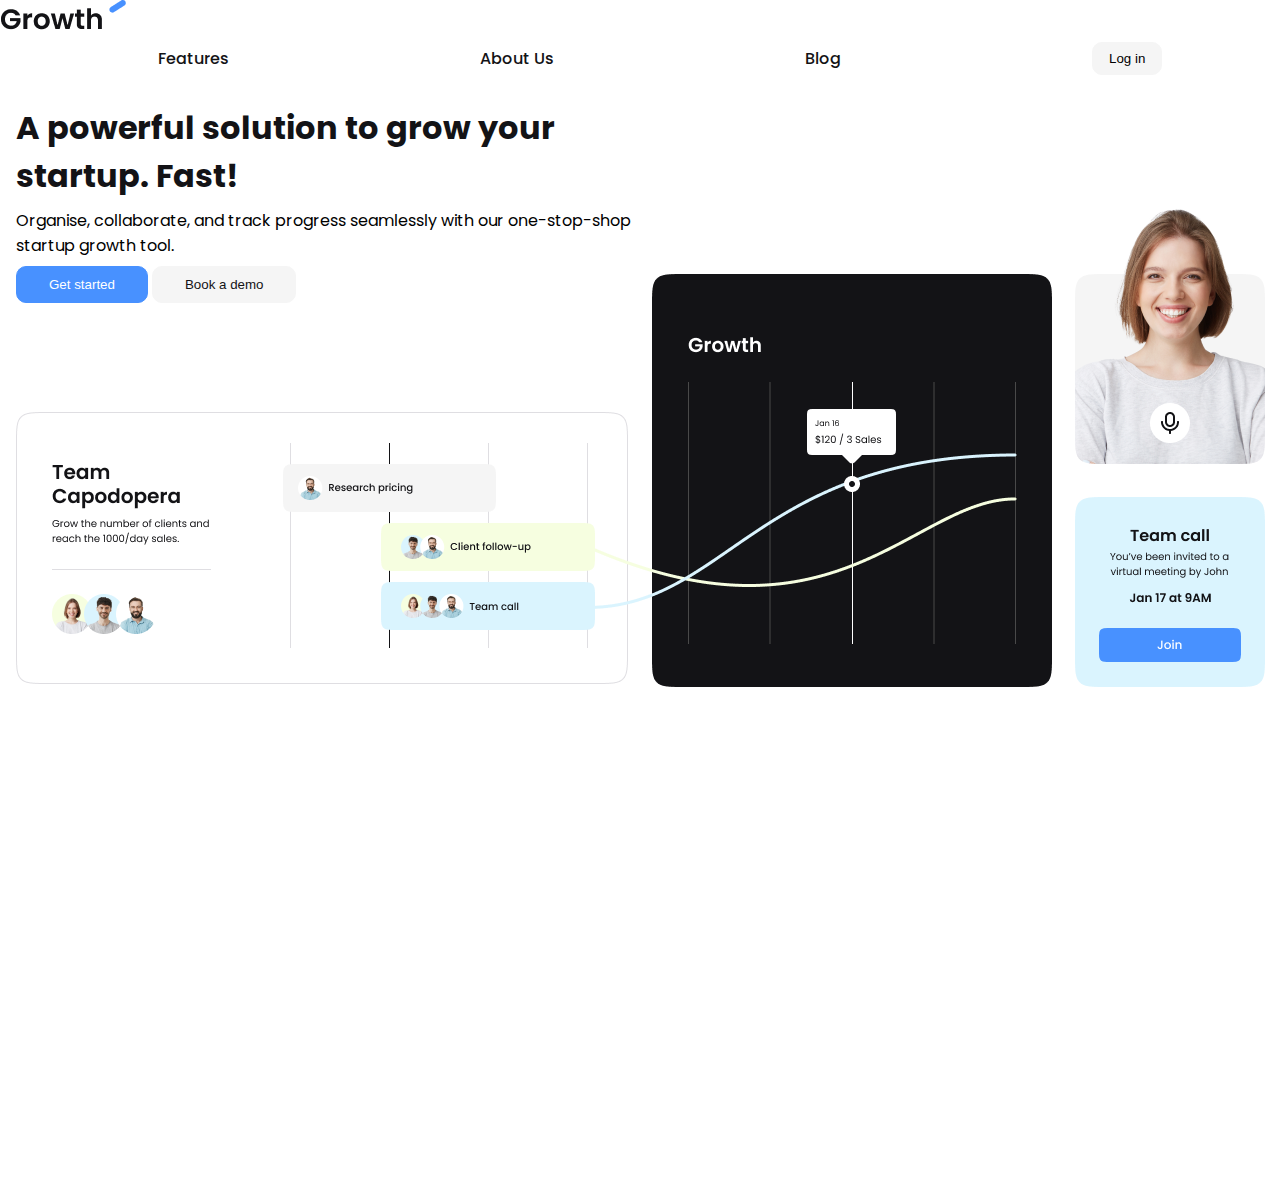
==== index.html @ ee6469c0 "Initial commit" ====
<!DOCTYPE html>
<html lang="en">
  <head>
    <meta charset="UTF-8" />
    <meta name="viewport" content="width=device-width, initial-scale=1.0" />
    <link rel="preconnect" href="https://fonts.googleapis.com" />
    <link rel="preconnect" href="https://fonts.gstatic.com" crossorigin />
    <link
      href="https://fonts.googleapis.com/css2?family=Poppins:wght@300;400;500;600;700&display=swap"
      rel="stylesheet"
    />
    <link
      href="https://cdn.jsdelivr.net/npm/bootstrap@5.3.2/dist/css/bootstrap.min.css"
      rel="stylesheet"
      integrity="sha384-T3c6CoIi6uLrA9TneNEoa7RxnatzjcDSCmG1MXxSR1GAsXEV/Dwwykc2MPK8M2HN"
      crossorigin="anonymous"
    />
    <link
      rel="stylesheet"
      href="https://cdnjs.cloudflare.com/ajax/libs/font-awesome/6.4.2/css/all.min.css"
      integrity="sha512-z3gLpd7yknf1YoNbCzqRKc4qyor8gaKU1qmn+CShxbuBusANI9QpRohGBreCFkKxLhei6S9CQXFEbbKuqLg0DA=="
      crossorigin="anonymous"
      referrerpolicy="no-referrer"
    />
    <link rel="stylesheet" href="style.css" />
    <link rel="icon" type="image/x-icon" href="/images/favicon.ico" />
    <title>Growth - Landing Page</title>
  </head>
  <body>
    <nav class="navbar">
      <div class="container">
        <div class="logo">
          <a href="index.html">
            <img src="images/desktop/Logo.png" alt="Growth logo" />
          </a>
        </div>
        <div class="main-nav-menu">
          <ul>
            <li>
              <a href="features.html">Features</a>
            </li>
            <li>
              <a href="about-us.html">About Us</a>
            </li>
            <li>
              <a href="blog.html">Blog</a>
            </li>
            <li>
              <button type="button" class="nav-login-btn">Log in</button>
            </li>
          </ul>
        </div>
      </div>
    </nav>
    <div class="hero-section container">
      <div class="hero-text-section">
        <h1 class="hero-heading">
          A powerful solution to grow your startup. Fast!
        </h1>
        <p class="hero-text">
          Organise, collaborate, and track progress seamlessly with our
          one-stop-shop startup growth tool.
        </p>
        <div class="hero-call-to-action">
          <button type="button" class="btn btn-primary btn-get-started">
            Get started
          </button>
          <button type="button" class="btn btn-secondary btn-book-demo">
            Book a demo
          </button>
        </div>
      </div>
      <div class="hero-image-section">
        <img
          src="images/desktop/Images.png"
          alt="hero image"
          class="hero-image"
        />
      </div>
    </div>
    <script src="script.js"></script>
  </body>
</html>
---- style.css ----
/* Reset */
html {
  box-sizing: 'border-box';
}

*,
*::before,
*::after {
  box-sizing: 'inherit';
}

html,
body {
  margin: 0;
  padding: 0;
  width: 100%;
  height: 100%;
  font-family: 'Poppins', sans-serif;
  font-size: 1rem;
}

header,
main,
footer,
section,
article,
aside,
caption,
figure {
  display: block;
  margin: 0;
}

h1,
h2,
h3,
h4,
h5,
h6,
p,
pre,
ul,
ol,
li,
code,
blockquote {
  display: block;
  margin: 0;
}

h1,
h2,
h3,
h4,
h5,
h6 {
  padding-left: 0;
  padding-right: 0;
}

ul,
ol,
li {
  list-style: none;
}

a,
a:hover {
  text-decoration: none;
}

img {
  max-width: 100%;
  max-height: 100%;
}

/* Main style*/
.navbar {
  height: 5.5rem;
}

.main-nav-menu ul {
  display: flex;
  justify-content: space-around;
  align-items: center;
  gap: 1rem;
}

.main-nav-menu ul li a {
  font-weight: 500;
  color: #131316;
}

.nav-login-btn {
  border: 0.0625rem solid #f5f5f5;
  background-color: #f5f5f5;
  border-radius: 0.625rem;
  padding: 0.5rem 1rem;
  font-weight: 500;
}

.hero-section {
  width: 100%;
  height: 55rem;
  padding: 1rem;
}

.hero-text-section {
  display: flex;
  flex-direction: column;
  gap: 0.5rem;
  width: 50%;
}

.hero-image-section {
  width: 100%;
  height: 100%;
}

.hero-image {
  height: 30rem;
  transform: translateY(-6rem);
}

.hero-heading {
  color: #131316;
}

.btn-primary {
  border: 0.0625rem solid #4891ff;
  background-color: #4891ff;
  border-radius: 0.625rem;
  color: #fff;
  padding: 0.6255rem 2rem;
  font-weight: 500;
}

.btn-secondary {
  border: 0.0625rem solid #f5f5f5;
  background-color: #f5f5f5;
  border-radius: 0.625rem;
  color: #131316;
  padding: 0.6255rem 2rem;
  font-weight: 500;
}
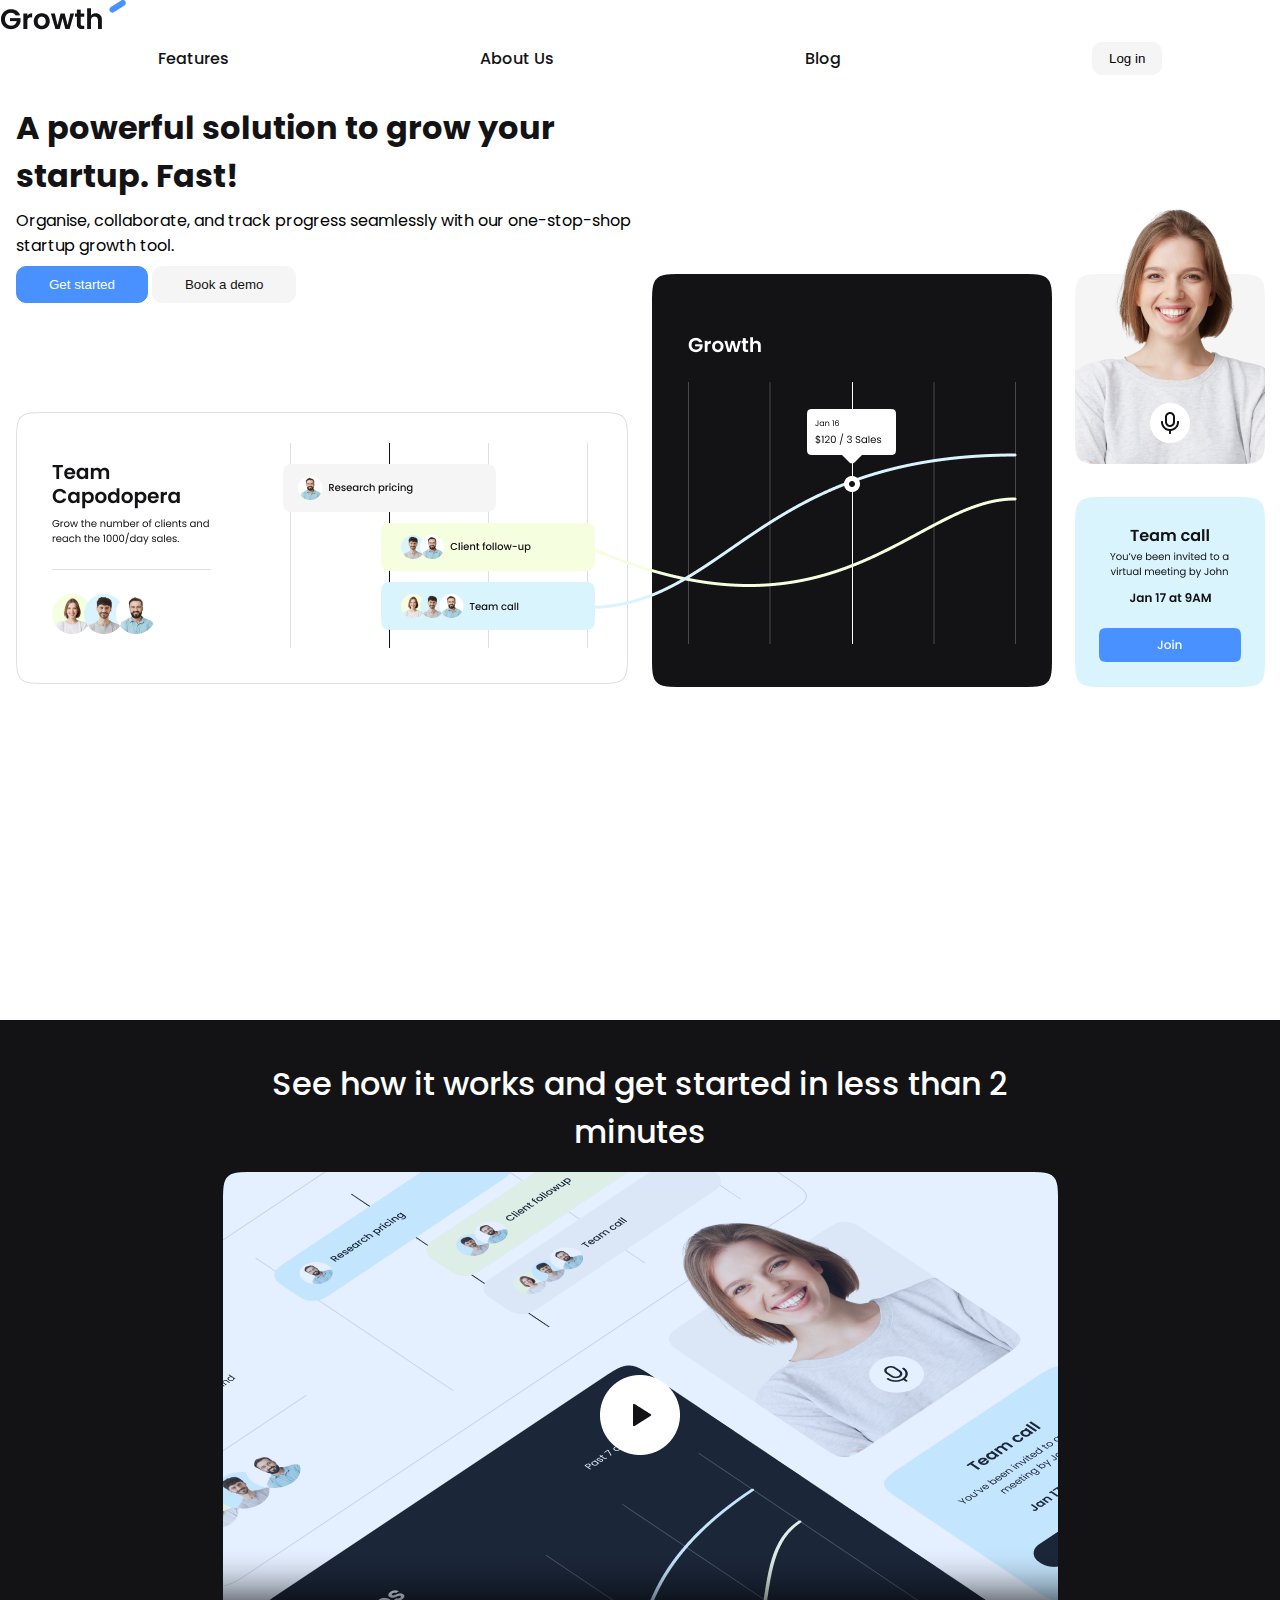
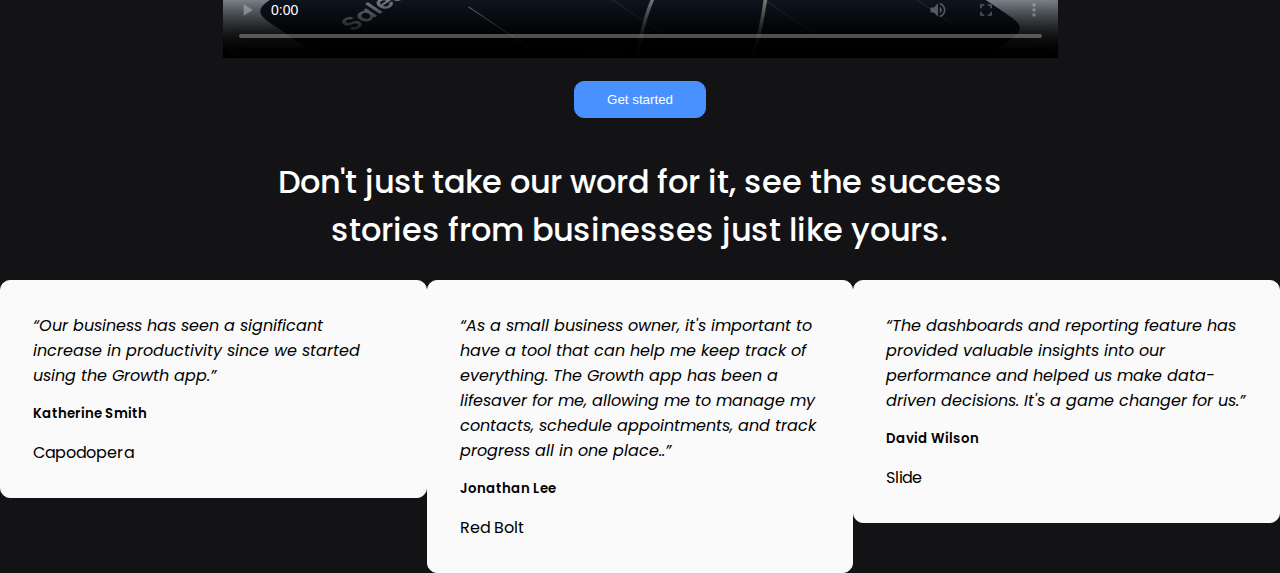
==== commit c86986b7: "hero testimonials section added" ====
--- a/index.html
+++ b/index.html
@@ -52,30 +52,86 @@
         </div>
       </div>
     </nav>
-    <div class="hero-section container">
-      <div class="hero-text-section">
-        <h1 class="hero-heading">
-          A powerful solution to grow your startup. Fast!
-        </h1>
-        <p class="hero-text">
-          Organise, collaborate, and track progress seamlessly with our
-          one-stop-shop startup growth tool.
-        </p>
-        <div class="hero-call-to-action">
-          <button type="button" class="btn btn-primary btn-get-started">
-            Get started
-          </button>
-          <button type="button" class="btn btn-secondary btn-book-demo">
-            Book a demo
-          </button>
+    <div class="hero-section container-fluid">
+      <div class="hero-section-content container">
+        <div class="hero-text-section">
+          <h1 class="hero-heading">
+            A powerful solution to grow your startup. Fast!
+          </h1>
+          <p class="hero-text">
+            Organise, collaborate, and track progress seamlessly with our
+            one-stop-shop startup growth tool.
+          </p>
+          <div class="hero-call-to-action">
+            <button type="button" class="btn btn-primary btn-get-started">
+              Get started
+            </button>
+            <button type="button" class="btn btn-secondary btn-book-demo">
+              Book a demo
+            </button>
+          </div>
+        </div>
+        <div class="hero-image-section">
+          <img
+            src="images/desktop/Images.png"
+            alt="hero image"
+            class="hero-image"
+          />
         </div>
       </div>
-      <div class="hero-image-section">
-        <img
-          src="images/desktop/Images.png"
-          alt="hero image"
-          class="hero-image"
-        />
+    </div>
+    <div class="hero-video-section container-fluid">
+      <div class="hero-video-content container">
+        <h1 class="hero-video-heading">
+          See how it works and get started in less than 2 minutes
+        </h1>
+        <div class="hero-video-container">
+          <video controls poster="images/desktop/Video.png"></video>
+        </div>
+        <button class="btn btn-primary hero-video-button">Get started</button>
+      </div>
+    </div>
+    <div class="hero-testimonials-section container-fluid">
+      <div class="hero-testimonials-content container">
+        <h1 class="hero-testimonials-heading">
+          Don't just take our word for it, see the success stories from
+          businesses just like yours.
+        </h1>
+        <div class="hero-testimonials-cards">
+          <div class="hero-testimonials-card">
+            <div class="hero-testimonials-card-body">
+              <div class="hero-testimonials-text">
+                “Our business has seen a significant increase in productivity
+                since we started using the Growth app.”
+              </div>
+              <h5 class="hero-testimonials-author">Katherine Smith</h5>
+              <p class="hero-testimonials-author-company">Capodopera</p>
+            </div>
+          </div>
+          <div class="hero-testimonials-card">
+            <div class="hero-testimonials-card-body">
+              <div class="hero-testimonials-text">
+                “As a small business owner, it's important to have a tool that
+                can help me keep track of everything. The Growth app has been a
+                lifesaver for me, allowing me to manage my contacts, schedule
+                appointments, and track progress all in one place..”
+              </div>
+              <h5 class="hero-testimonials-author">Jonathan Lee</h5>
+              <p class="hero-testimonials-author-company">Red Bolt</p>
+            </div>
+          </div>
+          <div class="hero-testimonials-card">
+            <div class="hero-testimonials-card-body">
+              <div class="hero-testimonials-text">
+                “The dashboards and reporting feature has provided valuable
+                insights into our performance and helped us make data-driven
+                decisions. It's a game changer for us.”
+              </div>
+              <h5 class="hero-testimonials-author">David Wilson</h5>
+              <p class="hero-testimonials-author-company">Slide</p>
+            </div>
+          </div>
+        </div>
       </div>
     </div>
     <script src="script.js"></script>
--- a/style.css
+++ b/style.css
@@ -101,8 +101,13 @@
 
 .hero-section {
   width: 100%;
-  height: 55rem;
+  height: 100%;
   padding: 1rem;
+}
+
+.hero-section-content {
+  display: flex;
+  flex-direction: column;
 }
 
 .hero-text-section {
@@ -124,6 +129,7 @@
 
 .hero-heading {
   color: #131316;
+  font-weight: 700;
 }
 
 .btn-primary {
@@ -143,3 +149,65 @@
   padding: 0.6255rem 2rem;
   font-weight: 500;
 }
+
+.hero-video-section {
+  background-color: #131316;
+  padding: 2.5rem 0;
+}
+
+.hero-video-content {
+  display: flex;
+  flex-direction: column;
+  justify-content: center;
+  align-items: center;
+  gap: 1rem;
+}
+
+.hero-video-heading {
+  color: #fff;
+  width: 47.9375rem;
+  text-align: center;
+  font-weight: 500;
+}
+
+.hero-testimonials-section {
+  background-color: #131316;
+}
+
+.hero-testimonials-heading {
+  width: 52.25rem;
+  color: #fff;
+  font-weight: 500;
+  text-align: center;
+  margin: 0 auto;
+  margin-bottom: 2%;
+}
+
+.hero-testimonials-cards {
+  display: flex;
+  flex-direction: row;
+  justify-content: space-around;
+}
+
+.hero-testimonials-card {
+  border: 0.0625rem solid #fafafa;
+  background-color: #fafafa;
+  border-radius: 0.625rem;
+  width: 25.375rem;
+  height: 100%;
+  padding: 2rem;
+}
+
+.hero-testimonials-card-body {
+  display: flex;
+  flex-direction: column;
+  gap: 1rem;
+}
+
+.hero-testimonials-text {
+  font-style: italic;
+}
+
+.hero-testimonials-author {
+  font-weight: 600;
+}
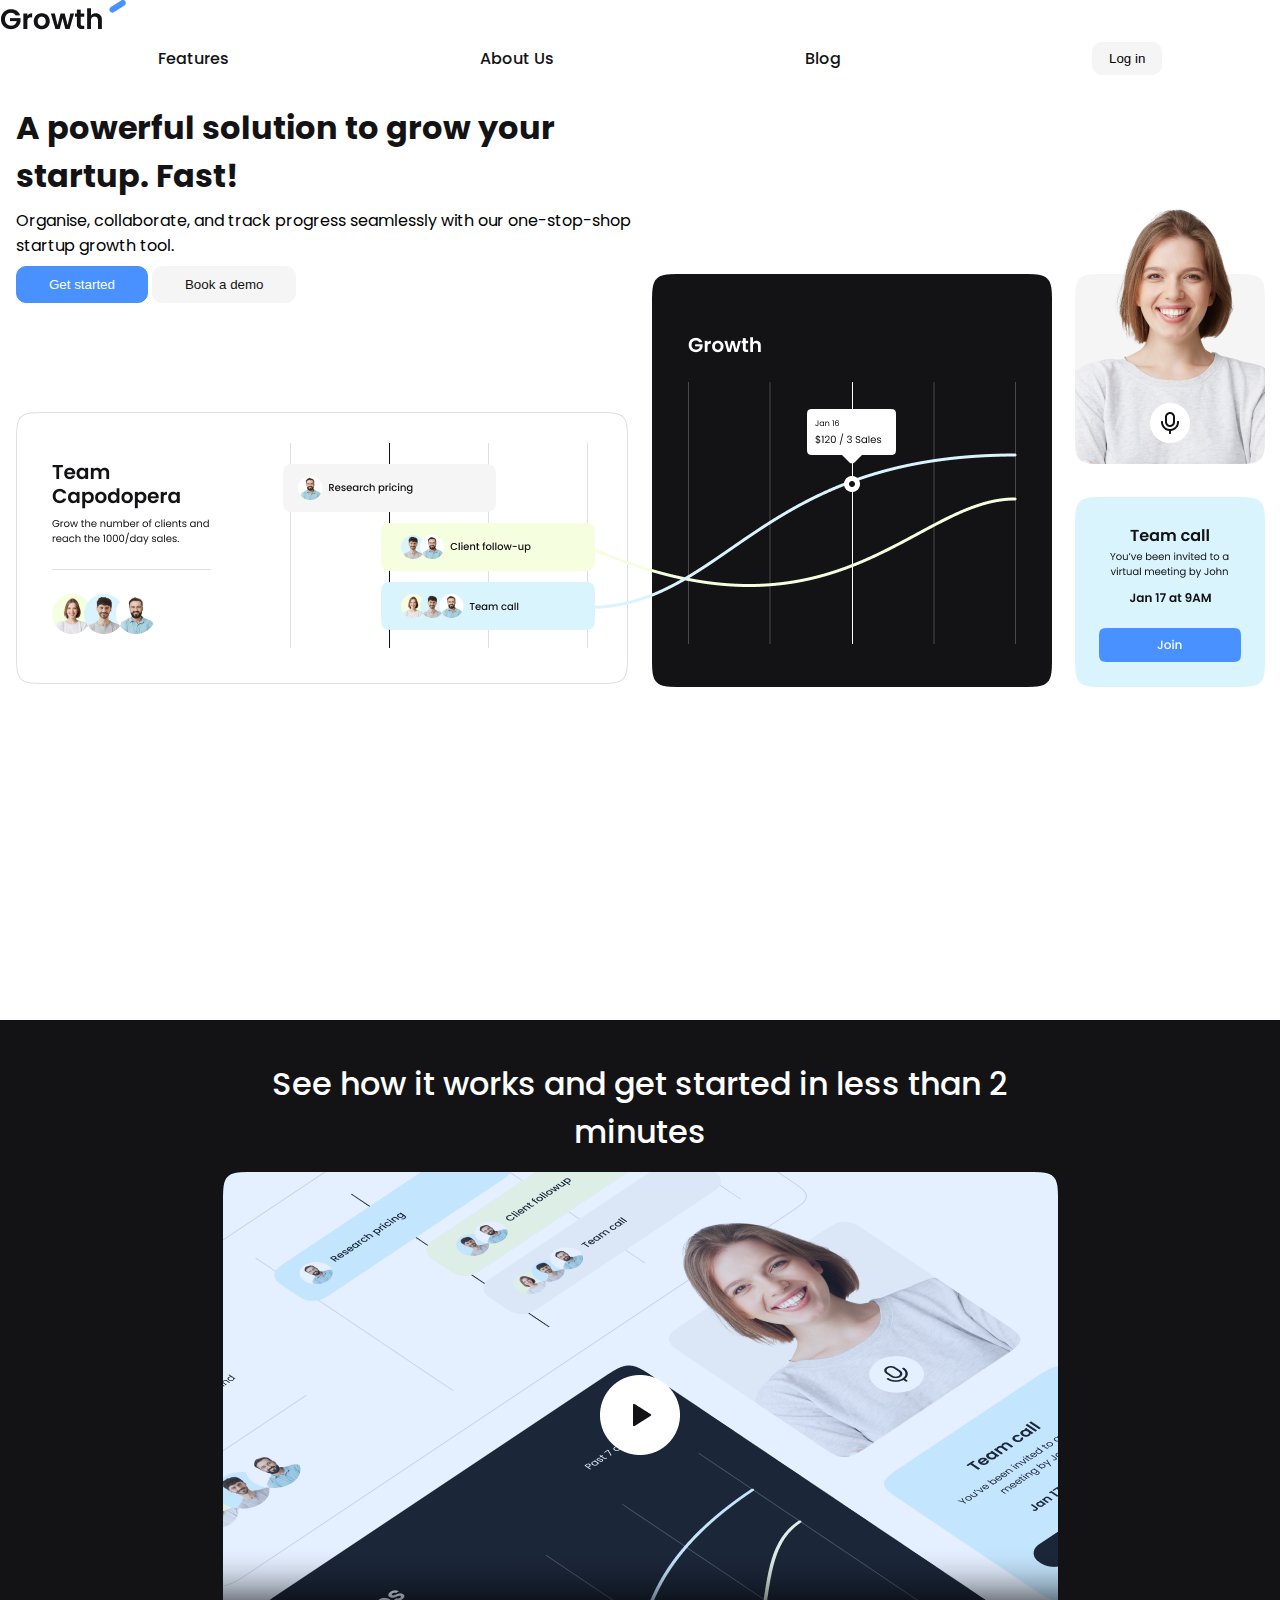
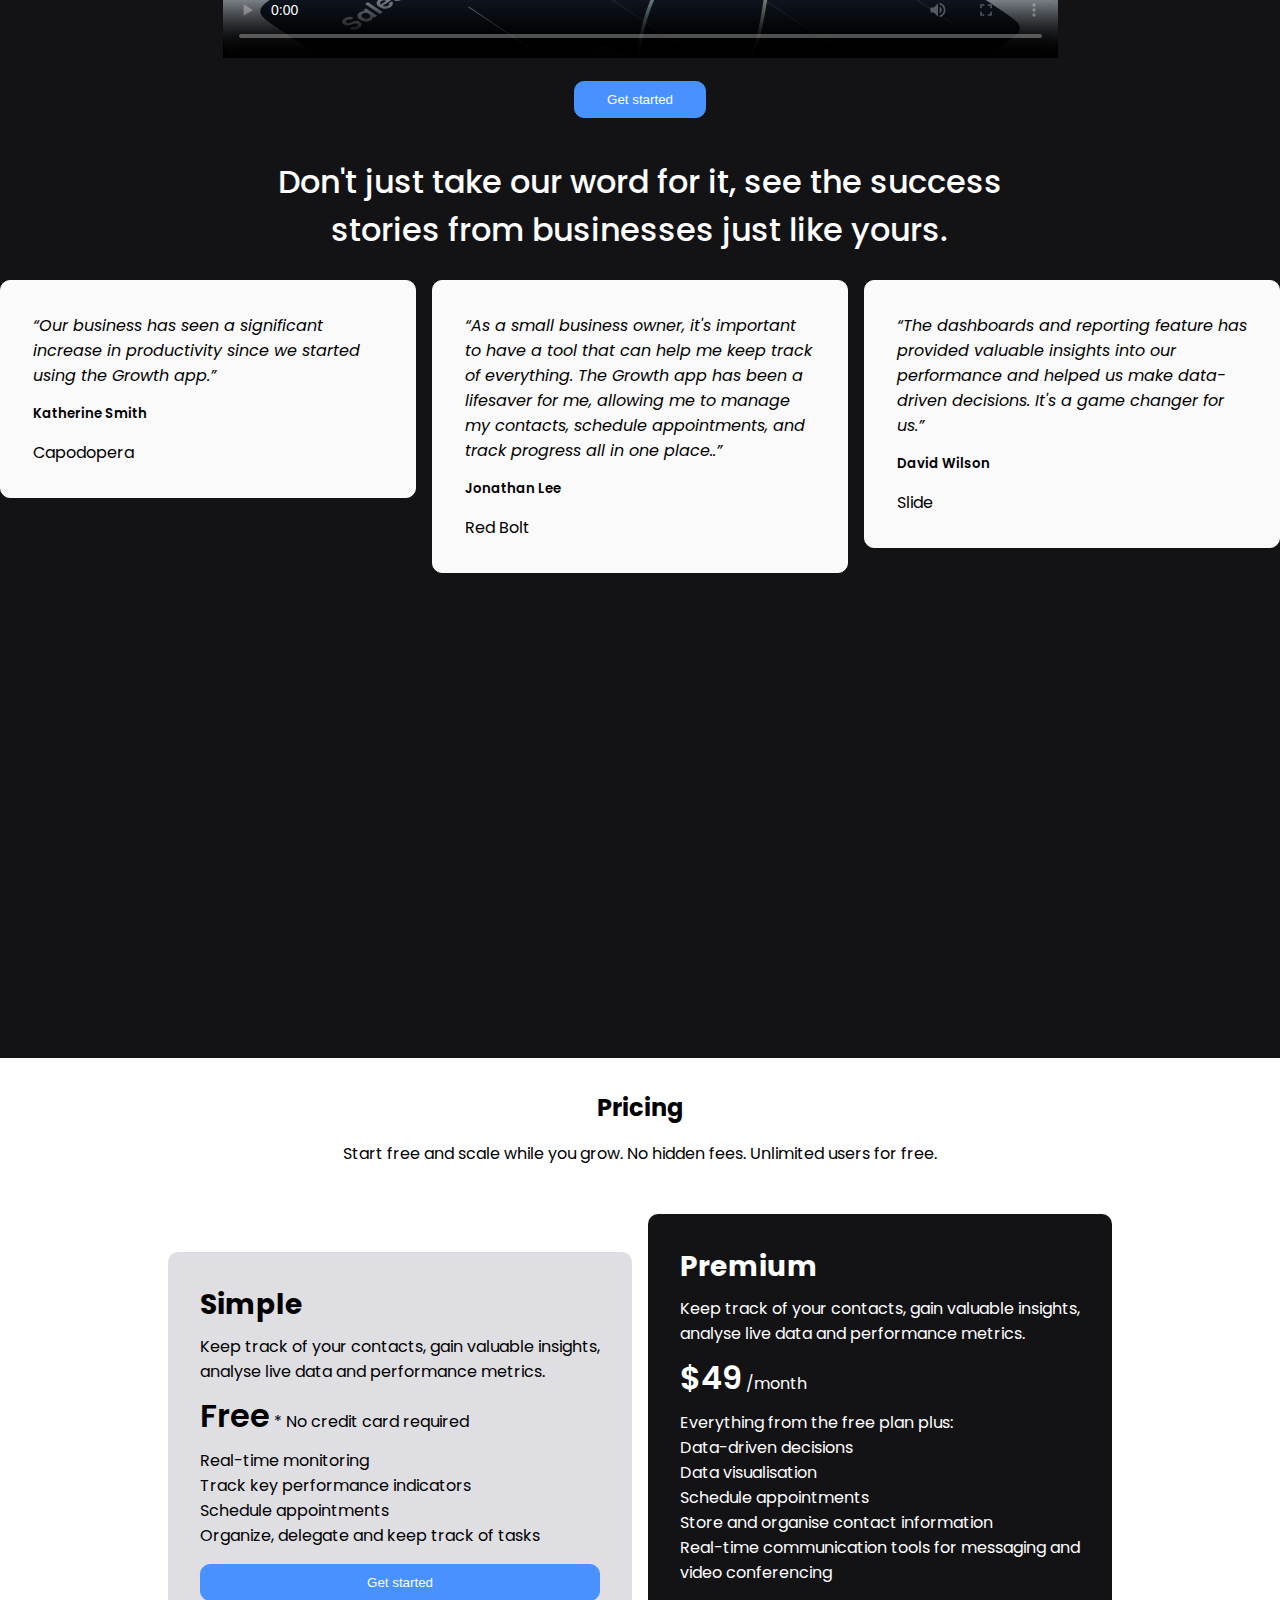
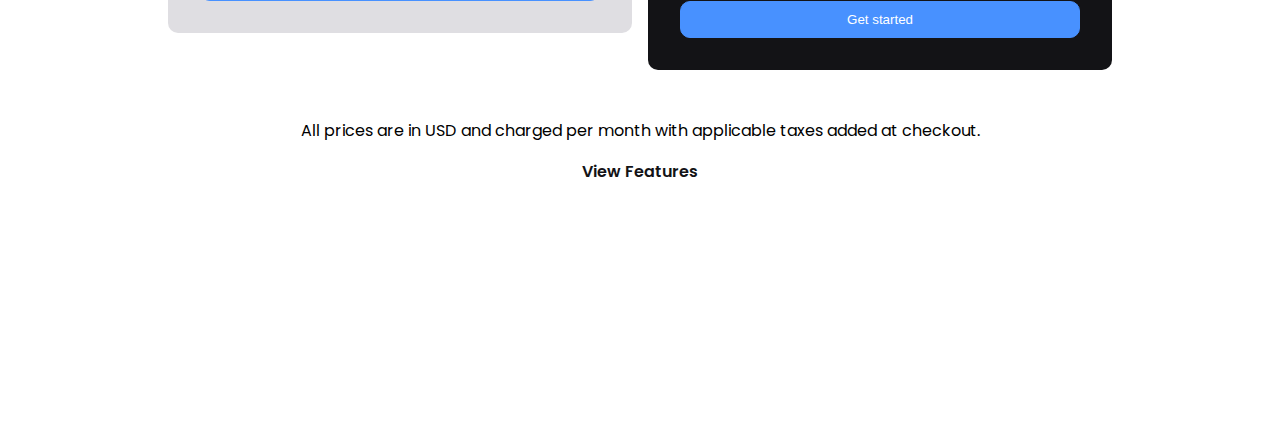
==== commit 67afa685: "pricing section completed" ====
--- a/index.html
+++ b/index.html
@@ -134,6 +134,92 @@
         </div>
       </div>
     </div>
+    <div class="hero-pricing-section container-fluid">
+      <div class="hero-pricing-content container">
+        <h2 class="hero-pricing-heading">Pricing</h2>
+        <p class="hero-pricing-subheading">
+          Start free and scale while you grow. No hidden fees. Unlimited users
+          for free.
+        </p>
+        <div class="hero-pricing-columns">
+          <div class="hero-pricing-column hero-pricing-column-simple">
+            <h5 class="hero-pricing-column-title">Simple</h5>
+            <p class="hero-pricing-column-description">
+              Keep track of your contacts, gain valuable insights, analyse live
+              data and performance metrics.
+            </p>
+            <p class="hero-pricing-column-price">
+              <span class="hero-pricing-column-price-emphasis">Free</span>
+              * No credit card required
+            </p>
+            <div class="hero-pricing-column-pricing-details">
+              <p class="hero-pricing-column-pricing-details-item">
+                Real-time monitoring
+              </p>
+              <p class="hero-pricing-column-pricing-details-item">
+                Track key performance indicators
+              </p>
+              <p class="hero-pricing-column-pricing-details-item">
+                Schedule appointments
+              </p>
+              <p class="hero-pricing-column-pricing-details-item">
+                Organize, delegate and keep track of tasks
+              </p>
+            </div>
+            <div class="hero-pricing-column-btn-row">
+              <button class="btn btn-primary hero-pricing-button">
+                Get started
+              </button>
+            </div>
+          </div>
+          <div class="hero-pricing-column hero-pricing-column-premium">
+            <h5 class="hero-pricing-column-title">Premium</h5>
+            <p class="hero-pricing-column-description">
+              Keep track of your contacts, gain valuable insights, analyse live
+              data and performance metrics.
+            </p>
+            <p class="hero-pricing-column-price">
+              <span class="hero-pricing-column-price-emphasis">$49</span>
+              /month
+            </p>
+            <div class="hero-pricing-column-pricing-details">
+              <p class="hero-pricing-column-pricing-details-text">
+                Everything from the free plan plus:
+              </p>
+              <p class="hero-pricing-column-pricing-details-item">
+                Data-driven decisions
+              </p>
+              <p class="hero-pricing-column-pricing-details-item">
+                Data visualisation
+              </p>
+              <p class="hero-pricing-column-pricing-details-item">
+                Schedule appointments
+              </p>
+              <p class="hero-pricing-column-pricing-details-item">
+                Store and organise contact information
+              </p>
+              <p class="hero-pricing-column-pricing-details-item">
+                Real-time communication tools for messaging and video
+                conferencing
+              </p>
+            </div>
+            <div class="hero-pricing-column-btn-row">
+              <button class="btn btn-primary hero-pricing-button">
+                Get started
+              </button>
+            </div>
+          </div>
+        </div>
+
+        <p class="hero-pricing-additional-text">
+          All prices are in USD and charged per month with applicable taxes
+          added at checkout.
+        </p>
+        <p class="hero-pricing-view-features">
+          <a href="features.html">View Features</a>
+        </p>
+      </div>
+    </div>
     <script src="script.js"></script>
   </body>
 </html>
--- a/style.css
+++ b/style.css
@@ -172,6 +172,7 @@
 
 .hero-testimonials-section {
   background-color: #131316;
+  height: 100%;
 }
 
 .hero-testimonials-heading {
@@ -187,6 +188,7 @@
   display: flex;
   flex-direction: row;
   justify-content: space-around;
+  gap: 1rem;
 }
 
 .hero-testimonials-card {
@@ -211,3 +213,81 @@
 .hero-testimonials-author {
   font-weight: 600;
 }
+
+.hero-pricing-section {
+  width: 100%;
+  height: 100%;
+  padding: 2rem 0;
+}
+
+.hero-pricing-content {
+  display: flex;
+  flex-direction: column;
+  align-items: center;
+  gap: 1rem;
+}
+
+.hero-pricing-heading {
+  font-weight: 700;
+}
+
+.hero-pricing-view-features a {
+  font-weight: 600;
+  color: #131316;
+}
+
+.hero-pricing-columns {
+  display: flex;
+  flex-direction: row;
+  justify-content: space-between;
+  align-items: center;
+  gap: 1rem;
+  padding: 2rem 0;
+}
+
+.hero-pricing-column {
+  display: flex;
+  flex-direction: column;
+  gap: 0.5rem;
+  border-radius: 0.625rem;
+  width: 25rem;
+  padding: 2rem;
+}
+
+.hero-pricing-column-title {
+  font-size: 1.75rem;
+}
+
+.hero-pricing-column-pricing-details {
+  margin-bottom: 2%;
+}
+
+.hero-pricing-column-simple {
+  background-color: #dfdee2;
+}
+
+.hero-pricing-column-premium .hero-pricing-column-pricing-details {
+  color: #fff;
+}
+
+.hero-pricing-column-premium {
+  background-color: #131316;
+}
+
+.hero-pricing-column-premium h5,
+.hero-pricing-column-premium p {
+  color: #fff;
+}
+
+.hero-pricing-column-price-emphasis {
+  font-size: 2rem;
+  font-weight: 600;
+}
+
+.hero-pricing-column-premium .hero-pricing-column-pricing-details {
+  color: #fff;
+}
+
+.hero-pricing-button {
+  width: 100%;
+}
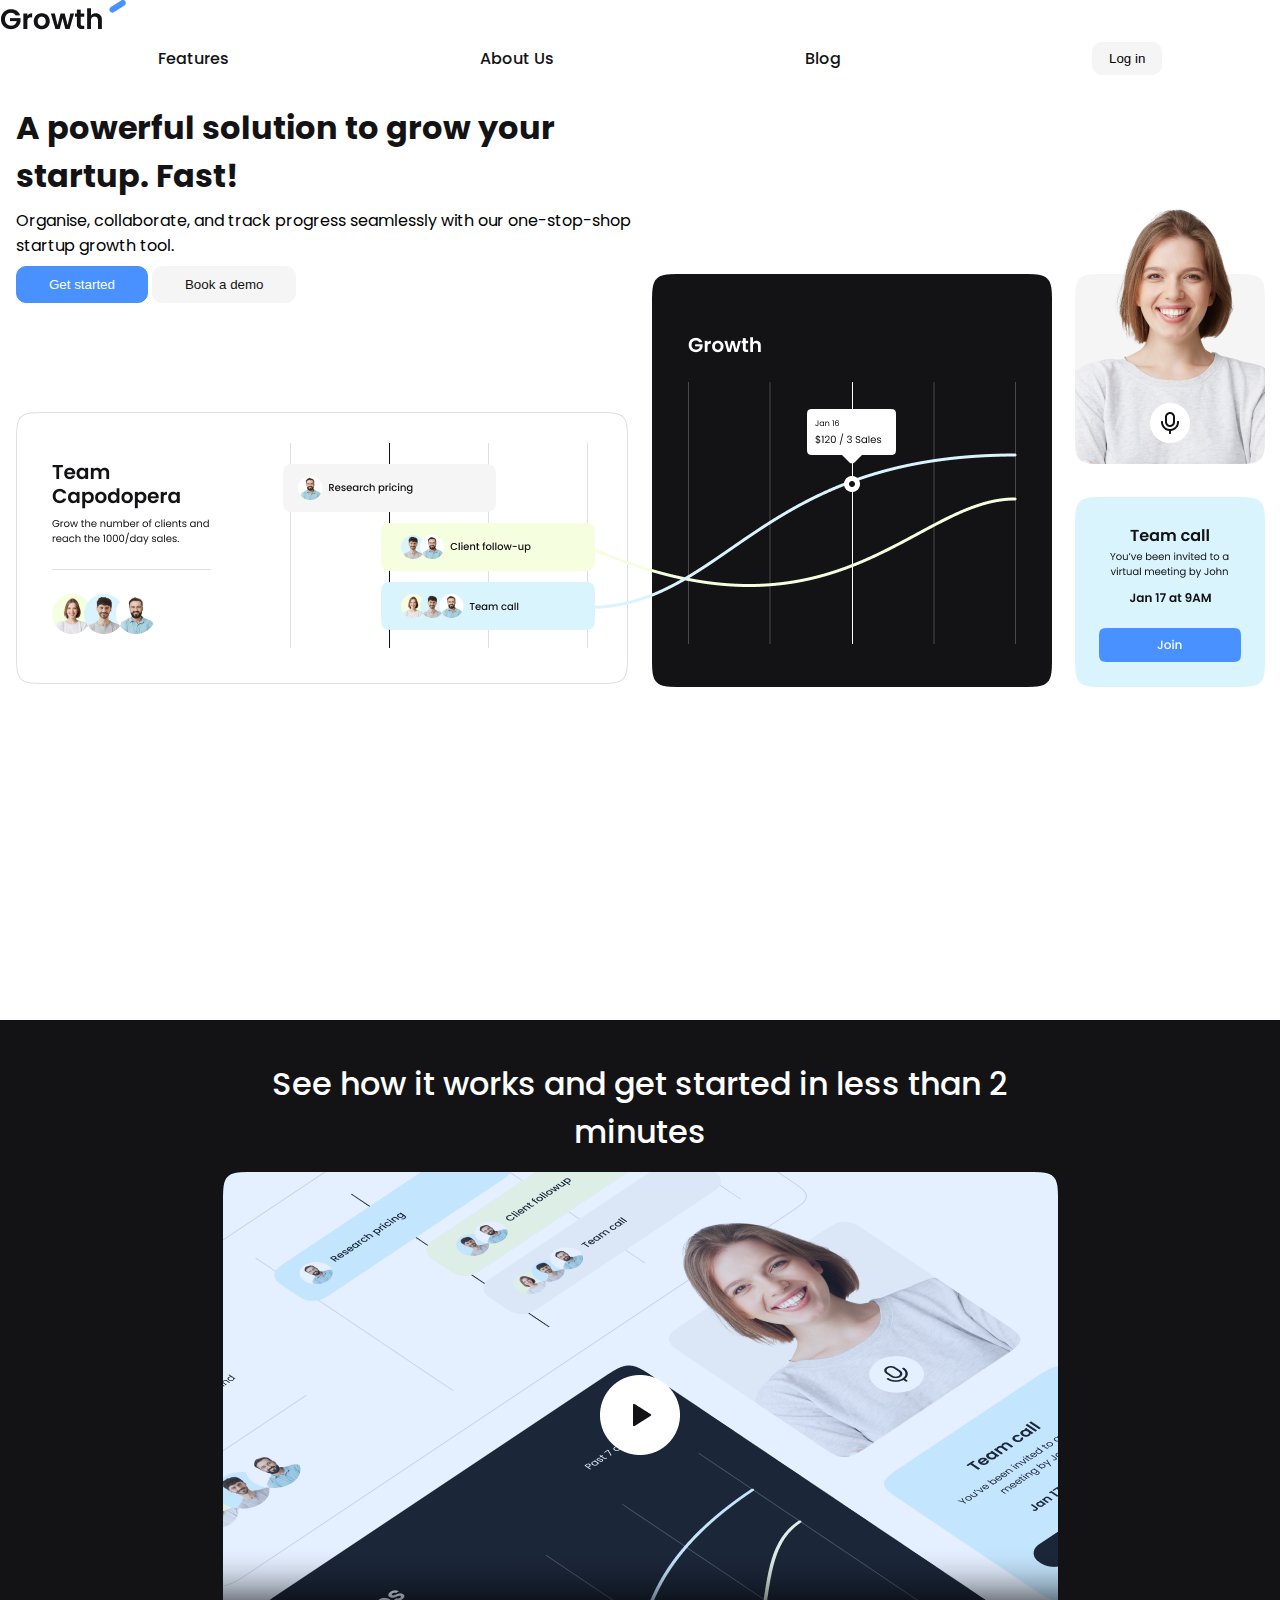
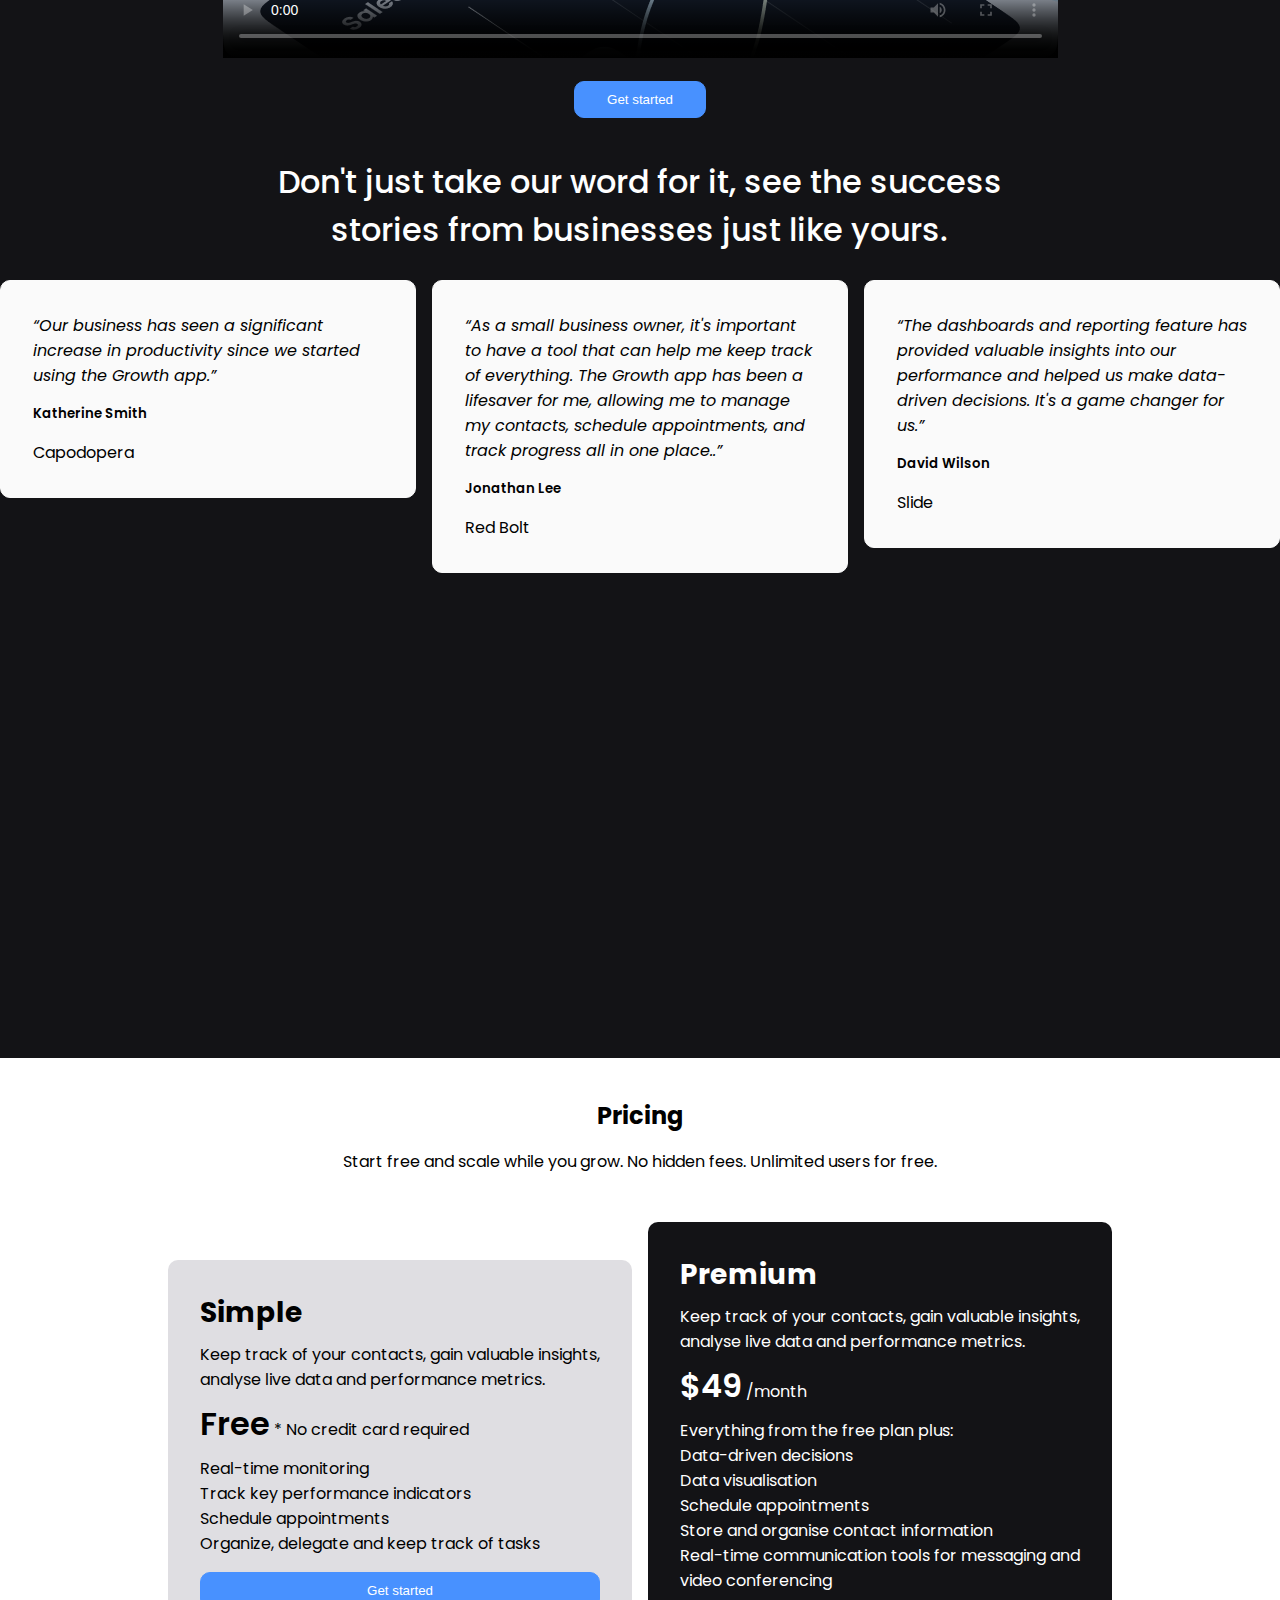
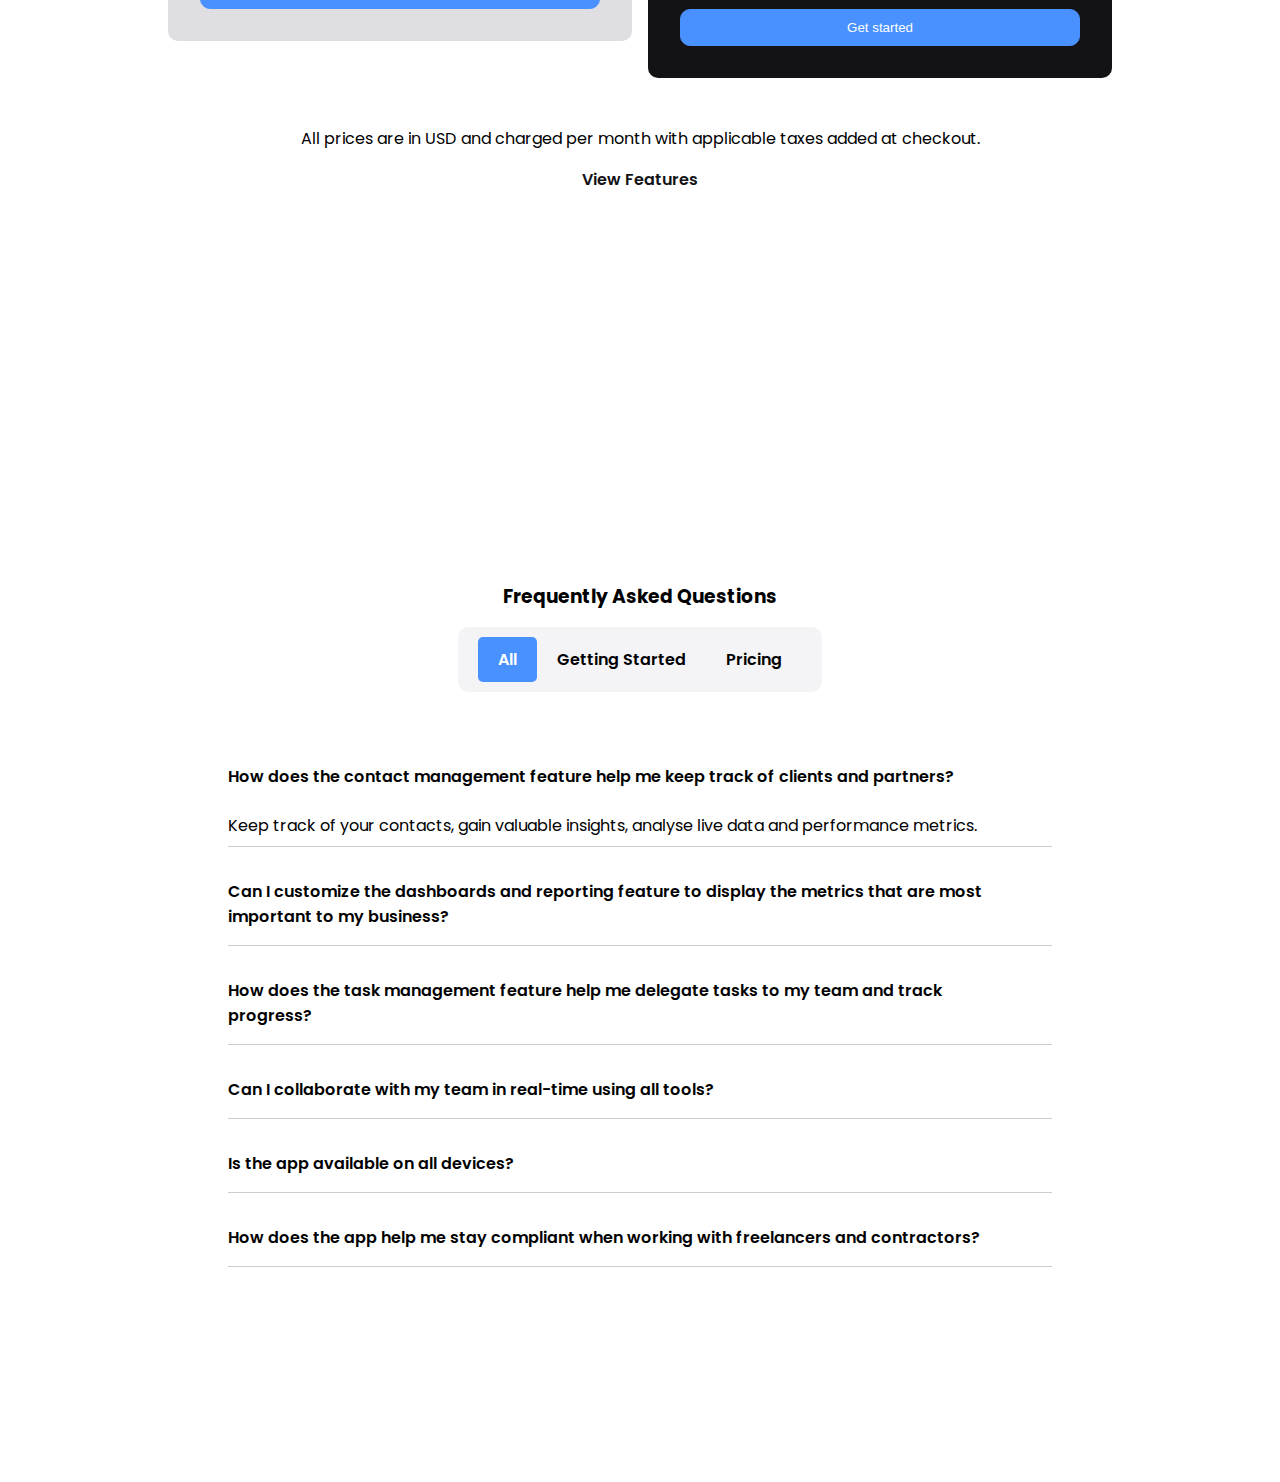
==== commit 2f277b32: "faq section designed" ====
--- a/index.html
+++ b/index.html
@@ -210,7 +210,6 @@
             </div>
           </div>
         </div>
-
         <p class="hero-pricing-additional-text">
           All prices are in USD and charged per month with applicable taxes
           added at checkout.
@@ -220,6 +219,115 @@
         </p>
       </div>
     </div>
+    <div class="faq">
+      <div class="faq-content container-sm">
+        <h3 class="text-xl text-center">Frequently Asked Questions</h3>
+        <ul class="faq-menu">
+          <li class="active">All</li>
+          <li>Getting Started</li>
+          <li>Pricing</li>
+        </ul>
+        <div class="faq-content">
+          <div class="faq-group">
+            <div class="faq-group-header">
+              <h4 class="text-md">
+                How does the contact management feature help me keep track of
+                clients and partners?
+              </h4>
+              <i class="fas fa-minus"></i>
+            </div>
+            <div class="faq-group-body open">
+              <p>
+                Keep track of your contacts, gain valuable insights, analyse
+                live data and performance metrics.
+              </p>
+            </div>
+          </div>
+
+          <div class="faq-group">
+            <div class="faq-group-header">
+              <h4 class="text-md">
+                Can I customize the dashboards and reporting feature to display
+                the metrics that are most important to my business?
+              </h4>
+              <i class="fas fa-plus"></i>
+            </div>
+            <div class="faq-group-body">
+              <p>
+                Lorem, ipsum dolor sit amet consectetur adipisicing elit. Ad
+                culpa enim blanditiis rem ipsum aliquam, unde iste fugit
+                praesentium eos?
+              </p>
+            </div>
+          </div>
+
+          <div class="faq-group">
+            <div class="faq-group-header">
+              <h4 class="text-md">
+                How does the task management feature help me delegate tasks to
+                my team and track progress?
+              </h4>
+              <i class="fas fa-plus"></i>
+            </div>
+            <div class="faq-group-body">
+              <p>
+                Lorem ipsum dolor sit amet, consectetur adipisicing elit.
+                Incidunt, a! Quaerat, voluptatum. Animi molestias ex quasi
+                explicabo minima perferendis commodi.
+              </p>
+            </div>
+          </div>
+
+          <div class="faq-group">
+            <div class="faq-group-header">
+              <h4 class="text-md">
+                Can I collaborate with my team in real-time using all tools?
+              </h4>
+              <i class="fas fa-plus"></i>
+            </div>
+            <div class="faq-group-body">
+              <p>
+                Lorem, ipsum dolor sit amet consectetur adipisicing elit.
+                Obcaecati doloremque assumenda aut dolorem recusandae quibusdam
+                aliquid. Repellat animi quam vitae.
+              </p>
+            </div>
+          </div>
+
+          <div class="faq-group">
+            <div class="faq-group-header">
+              <h4 class="text-md">Is the app available on all devices?</h4>
+              <i class="fas fa-plus"></i>
+            </div>
+            <div class="faq-group-body">
+              <p>
+                Lorem, ipsum dolor sit amet consectetur adipisicing elit.
+                Obcaecati doloremque assumenda aut dolorem recusandae quibusdam
+                aliquid. Repellat animi quam vitae.
+              </p>
+            </div>
+          </div>
+
+          <div class="faq-group">
+            <div class="faq-group-header">
+              <h4 class="text-md">
+                How does the app help me stay compliant when working with
+                freelancers and contractors?
+              </h4>
+              <i class="fas fa-plus"></i>
+            </div>
+            <div class="faq-group-body">
+              <p>
+                Lorem, ipsum dolor sit amet consectetur adipisicing elit.
+                Obcaecati doloremque assumenda aut dolorem recusandae quibusdam
+                aliquid. Repellat animi quam vitae.
+              </p>
+            </div>
+          </div>
+        </div>
+      </div>
+    </div>
+
     <script src="script.js"></script>
   </body>
 </html>
--- a/style.css
+++ b/style.css
@@ -217,7 +217,8 @@
 .hero-pricing-section {
   width: 100%;
   height: 100%;
-  padding: 2rem 0;
+  padding: 2.5rem 0;
+  margin-bottom: 5%;
 }
 
 .hero-pricing-content {
@@ -291,3 +292,80 @@
 .hero-pricing-button {
   width: 100%;
 }
+
+.faq {
+  width: 100%;
+  height: 100%;
+  padding: 2.5rem 0;
+  margin-bottom: 2%;
+}
+
+.faq-content {
+  display: flex;
+  flex-direction: column;
+  align-items: center;
+  gap: 1rem;
+  padding: 2.5rem 0;
+}
+
+.faq .faq-group {
+  border-bottom: 1px solid #ccc;
+  width: 51.5rem;
+}
+
+.faq .faq-group .faq-group-header {
+  display: flex;
+  flex-direction: row;
+  justify-content: space-between;
+  align-items: center;
+  padding: 1rem 0;
+  position: relative;
+}
+
+.faq .faq-group .faq-group-header h4 {
+  font-weight: 600;
+  width: 95%;
+}
+
+.faq .faq-group .faq-group-header i {
+  font-size: 1.3rem;
+  cursor: pointer;
+}
+
+.faq .faq-group .faq-group-body {
+  display: none;
+}
+
+.faq .faq-group .faq-group-body.open {
+  display: block;
+  padding: 0.5rem 0;
+}
+
+.faq ul.faq-menu {
+  max-width: 25rem;
+  margin: auto;
+  display: flex;
+  justify-content: space-between;
+  align-items: center;
+  background: #f4f4f6;
+  padding: 10px 20px;
+  border-radius: 10px;
+  font-weight: 600;
+  cursor: pointer;
+}
+
+.faq ul.faq-menu li {
+  padding: 10px 20px;
+  border-radius: 5px;
+  text-align: center;
+}
+
+.faq ul.faq-menu li.active {
+  background: var(--primary-color);
+  background-color: #4891ff;
+  color: #fff;
+}
+
+.faq-menu {
+  display: flex;
+}
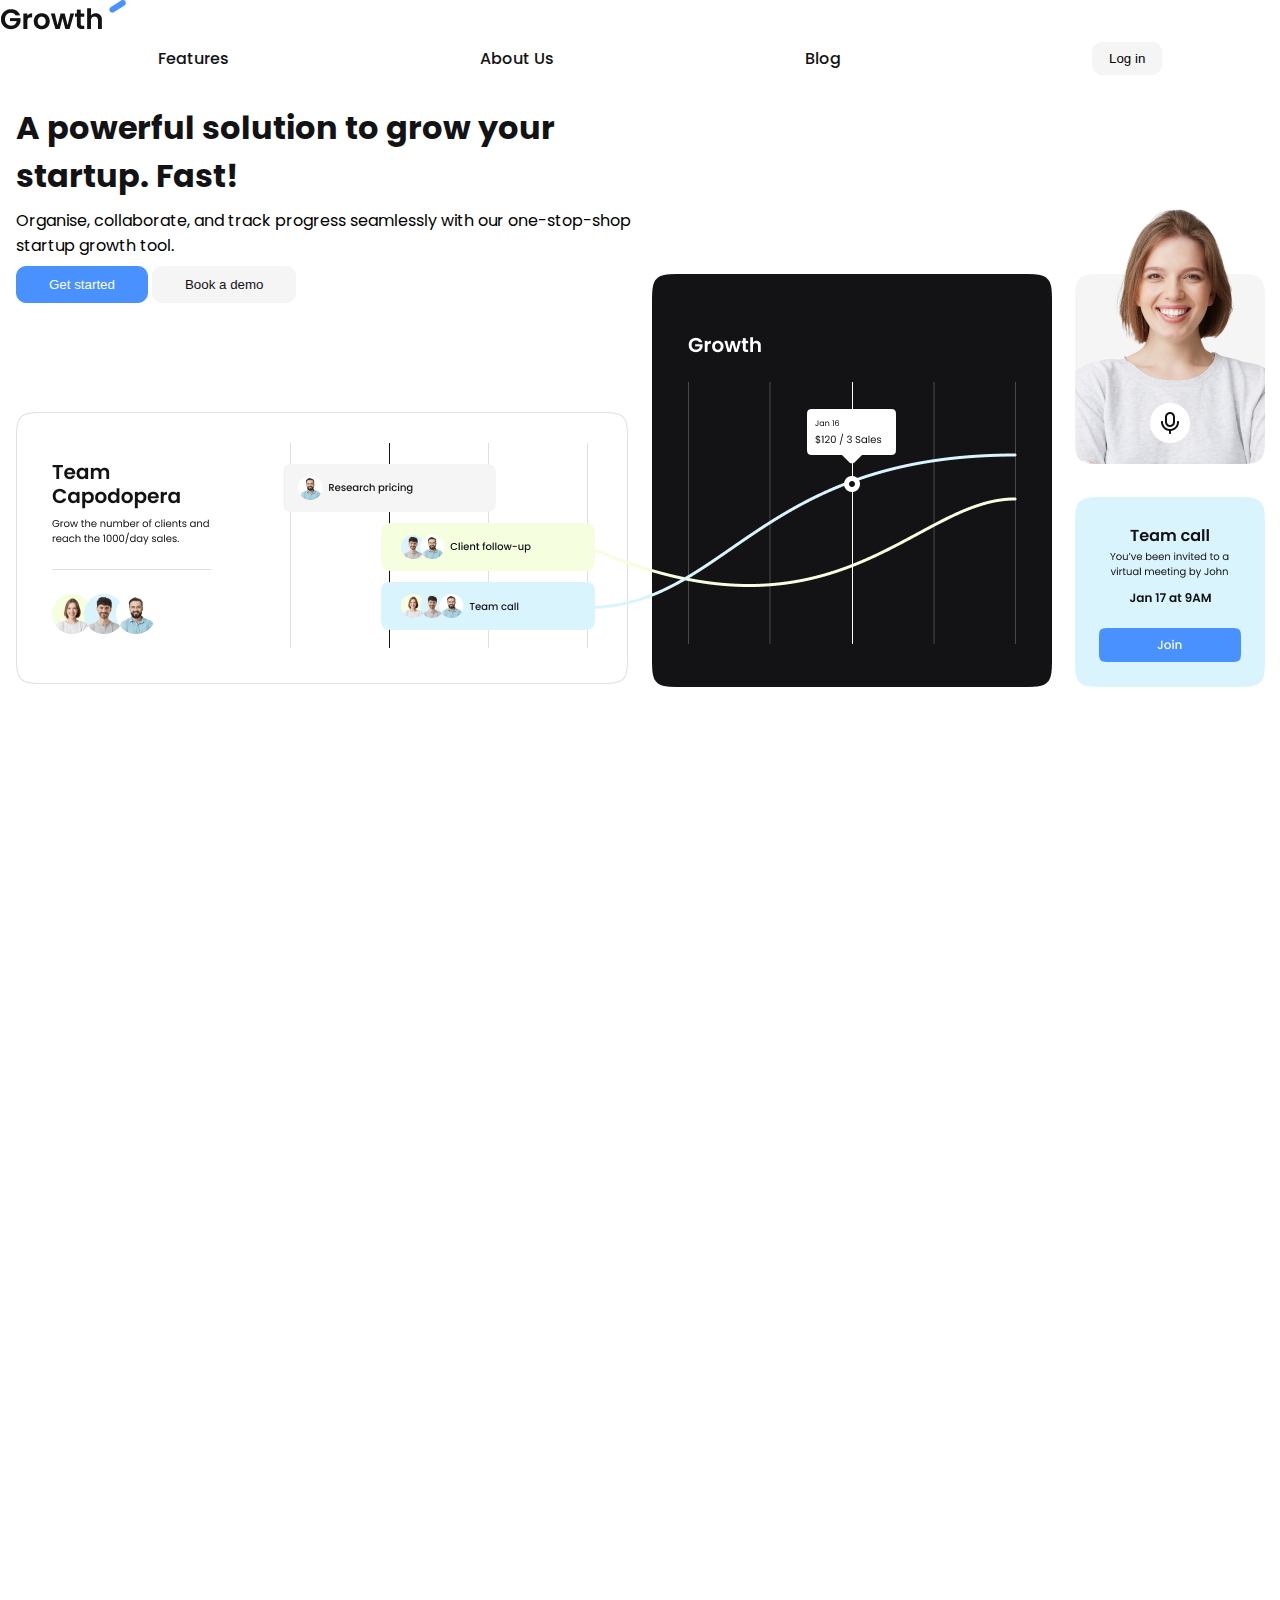
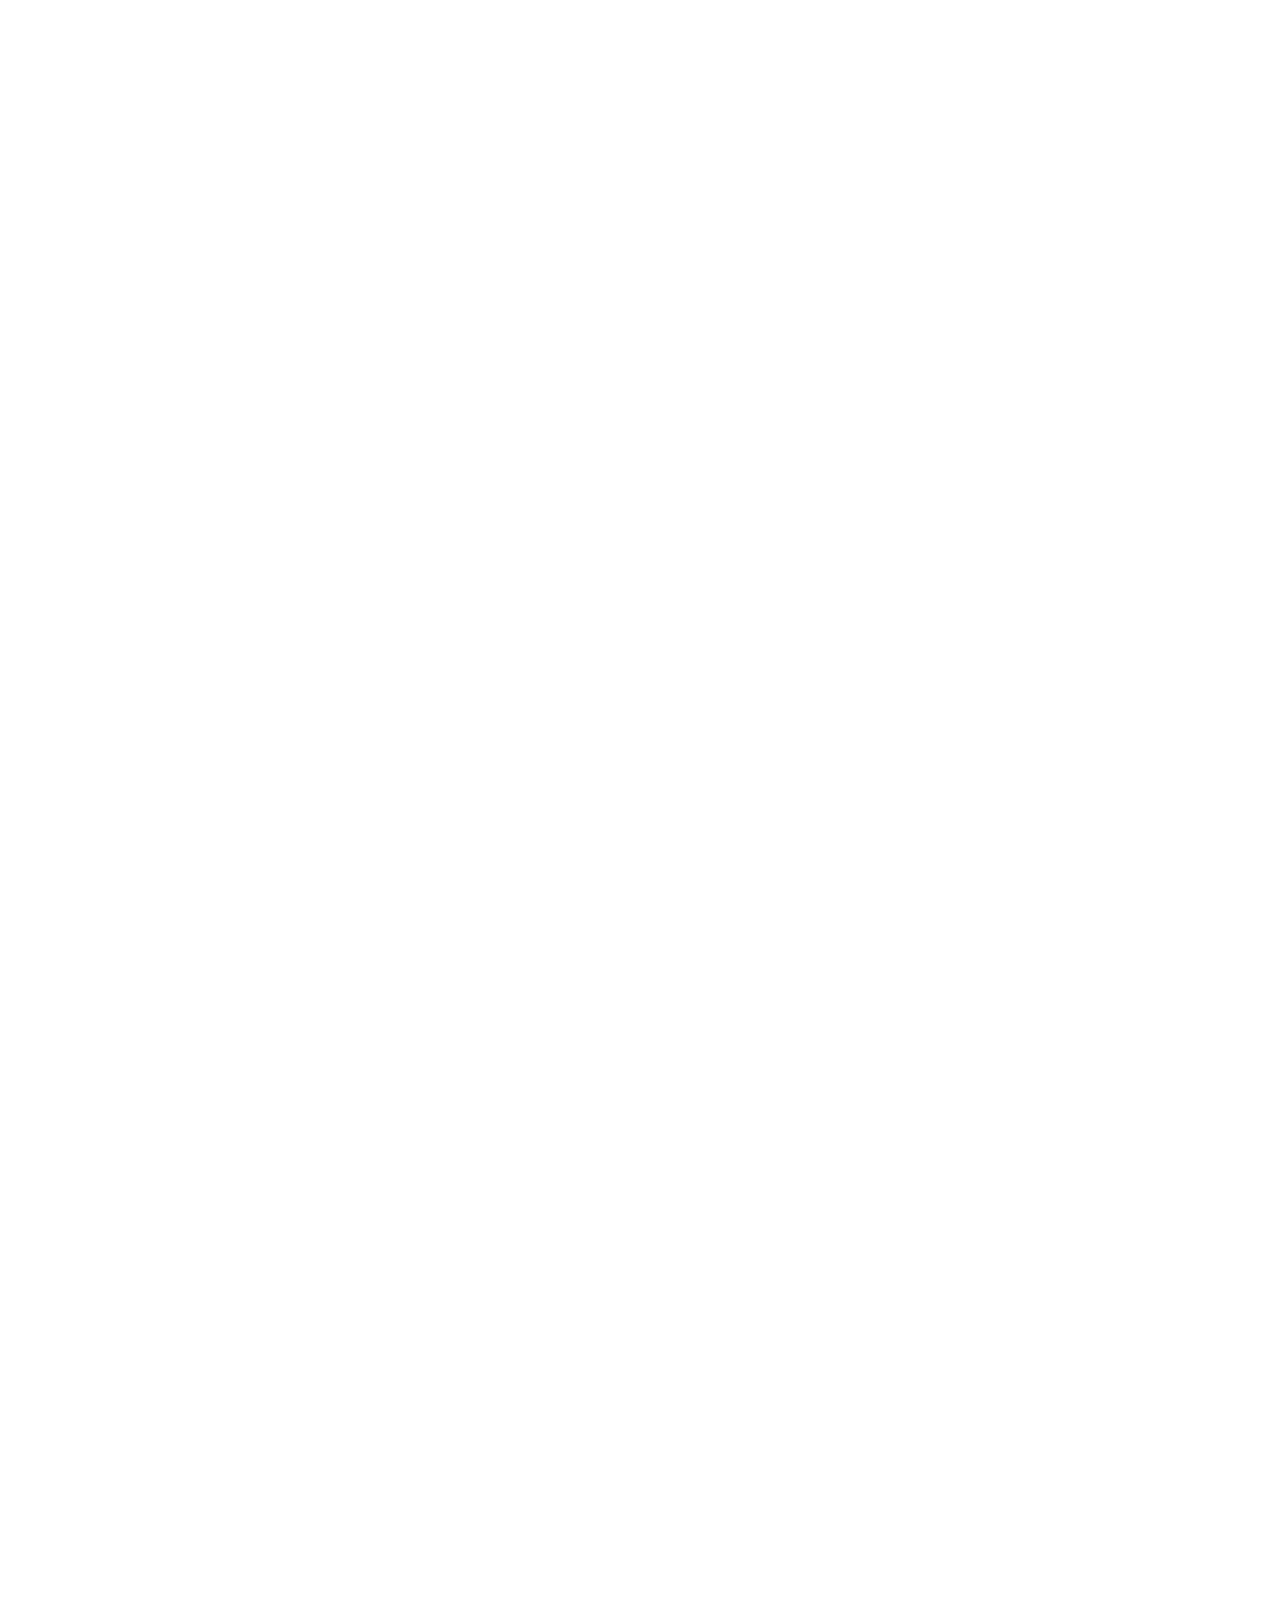
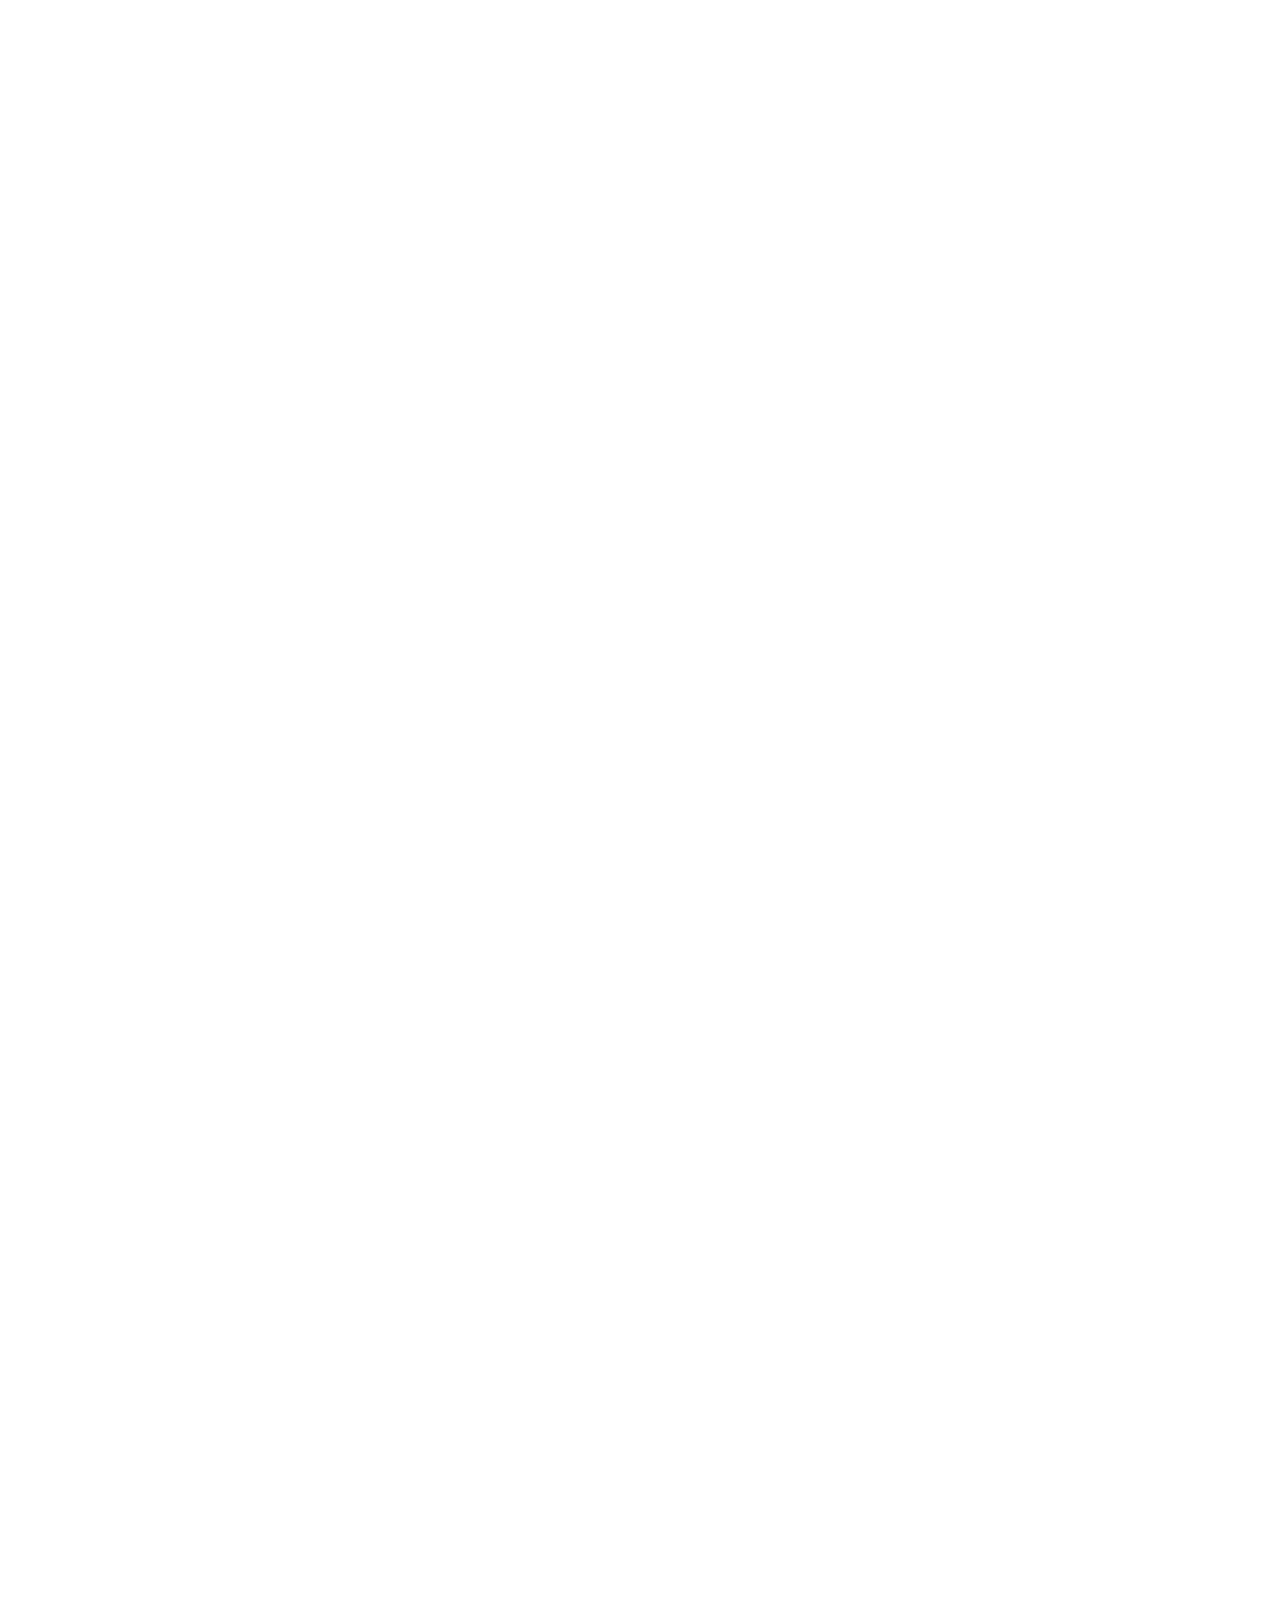
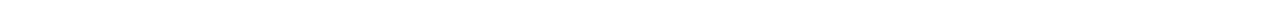
==== commit be10e5e1: "desktop design completed. mobile design in progress" ====
--- a/index.html
+++ b/index.html
@@ -86,7 +86,11 @@
           See how it works and get started in less than 2 minutes
         </h1>
         <div class="hero-video-container">
-          <video controls poster="images/desktop/Video.png"></video>
+          <video
+            controls
+            poster="images/desktop/Video.png"
+            class="hero-video"
+          ></video>
         </div>
         <button class="btn btn-primary hero-video-button">Get started</button>
       </div>
@@ -243,7 +247,6 @@
               </p>
             </div>
           </div>
-
           <div class="faq-group">
             <div class="faq-group-header">
               <h4 class="text-md">
@@ -260,7 +263,6 @@
               </p>
             </div>
           </div>
-
           <div class="faq-group">
             <div class="faq-group-header">
               <h4 class="text-md">
@@ -277,7 +279,6 @@
               </p>
             </div>
           </div>
-
           <div class="faq-group">
             <div class="faq-group-header">
               <h4 class="text-md">
@@ -307,7 +308,6 @@
               </p>
             </div>
           </div>
-
           <div class="faq-group">
             <div class="faq-group-header">
               <h4 class="text-md">
@@ -327,7 +327,85 @@
         </div>
       </div>
     </div>
-
+    <footer class="footer bg-black container-fluid">
+      <div class="footer-content container">
+        <div class="footer-logo-row">
+          <a href="index.html"
+            ><img src="images/desktop/Logo-Footer.png" alt="logo"
+          /></a>
+        </div>
+        <div class="footer-nav-row">
+          <div class="footer-nav-form-section">
+            <form class="footer-form card">
+              <div class="footer-form-text-row">
+                <h5 class="footer-form-heading">Subscribe to newsletter</h5>
+                <p class="footer-form-text">
+                  Subscribe now to receive tips on how to take your business to
+                  the next level.
+                </p>
+              </div>
+              <div class="footer-form-input-row">
+                <input
+                  name="email"
+                  type="email"
+                  placeholder="Enter your email"
+                  class="footer-form-input"
+                  required
+                />
+                <button type="submit" class="btn btn-primary btn-submit">
+                  Subscribe
+                </button>
+              </div>
+            </form>
+          </div>
+          <div class="footer-nav-menu-section">
+            <div class="footer-nav-menu">
+              <h4 class="footer-nav-menu-heading">Company</h4>
+              <div class="footer-nav-menu-item"><a href="#">About Us</a></div>
+              <div class="footer-nav-menu-item">
+                <a href="#">Our Process</a>
+              </div>
+              <div class="footer-nav-menu-item">
+                <a href="#">Join Our Team</a>
+              </div>
+            </div>
+            <div class="footer-nav-menu">
+              <h4 class="footer-nav-menu-heading">Resources</h4>
+              <div class="footer-nav-menu-item"><a href="#">News</a></div>
+              <div class="footer-nav-menu-item"><a href="#">Research</a></div>
+              <div class="footer-nav-menu-item">
+                <a href="#">Recent Projects</a>
+              </div>
+            </div>
+            <div class="footer-nav-menu">
+              <h4 class="footer-nav-menu-heading">Contact</h4>
+              <div class="footer-nav-menu-item">
+                <a href="#">hello@growthapp.com</a>
+              </div>
+            </div>
+          </div>
+        </div>
+        <div class="footer-social-row">
+          <a
+            href="http://linkedin.com"
+            target="_blank"
+            rel="noopener noreferrer"
+          >
+            <img src="images/desktop/Linkedin.png" alt="Linkedin" />
+          </a>
+          <a
+            href="http://twitter.com"
+            target="_blank"
+            rel="noopener noreferrer"
+          >
+            <img src="images/desktop/Twitter.png" alt="Twitter" />
+          </a>
+        </div>
+        <div class="footer-copyright-row">
+          <p class="copyright">&copy; 2023 Growth. All rights reserved</p>
+        </div>
+      </div>
+    </footer>
     <script src="script.js"></script>
   </body>
 </html>
--- a/style.css
+++ b/style.css
@@ -17,6 +17,7 @@
   height: 100%;
   font-family: 'Poppins', sans-serif;
   font-size: 1rem;
+  overflow-x: hidden;
 }
 
 header,
@@ -54,6 +55,7 @@
 h4,
 h5,
 h6 {
+  max-width: 100%;
   padding-left: 0;
   padding-right: 0;
 }
@@ -69,7 +71,8 @@
   text-decoration: none;
 }
 
-img {
+img,
+video {
   max-width: 100%;
   max-height: 100%;
 }
@@ -172,7 +175,7 @@
 
 .hero-testimonials-section {
   background-color: #131316;
-  height: 100%;
+  padding-bottom: 2.5rem;
 }
 
 .hero-testimonials-heading {
@@ -296,7 +299,6 @@
 .faq {
   width: 100%;
   height: 100%;
-  padding: 2.5rem 0;
   margin-bottom: 2%;
 }
 
@@ -369,3 +371,102 @@
 .faq-menu {
   display: flex;
 }
+
+.footer {
+  padding: 2.5rem 0;
+  margin-top: 15%;
+}
+
+.footer-content {
+  display: flex;
+  flex-direction: column;
+  gap: 0.5rem;
+}
+
+.footer-form {
+  display: flex;
+  flex-direction: column;
+  justify-content: center;
+  gap: 1rem;
+  width: 25.35rem;
+  height: 12rem;
+  padding: 1rem;
+}
+
+.footer-form-heading {
+  color: #131316;
+  font-weight: 600;
+}
+
+.footer-form-input-row {
+  display: flex;
+  gap: 0.5rem;
+}
+
+.footer-form-input {
+  border: 0.0625rem solid #131316;
+  border-radius: 0.625rem;
+  padding: 0.625rem;
+}
+
+.footer-nav-row {
+  display: flex;
+  gap: 0.5rem;
+  padding: 0.5rem 0;
+}
+
+.footer-nav-menu-section {
+  display: flex;
+  flex-direction: row;
+  justify-content: space-around;
+  margin: 0 auto;
+  gap: 5rem;
+}
+
+.footer-nav-menu {
+  display: flex;
+  flex-direction: column;
+  gap: 0.5rem;
+}
+
+.footer-nav-menu-heading {
+  color: #fff;
+}
+
+.footer-nav-menu-item a {
+  font-weight: 300;
+  color: #fff;
+}
+
+.footer-social-row {
+  display: flex;
+  gap: 0.5rem;
+  padding: 0.5rem 0;
+}
+
+.copyright {
+  color: #fff;
+}
+
+/* Media queries */
+@media (max-width: 992px) {
+  .hero-testimonials-cards {
+    display: flex;
+    flex-direction: column;
+    align-items: center;
+    gap: 1rem;
+  }
+
+  .hero-pricing-columns {
+    display: flex;
+    flex-direction: column;
+    align-items: center;
+    gap: 1rem;
+    padding: 2rem 0;
+    height: 100%;
+  }
+
+  .faq {
+    margin-top: 30rem;
+  }
+}
